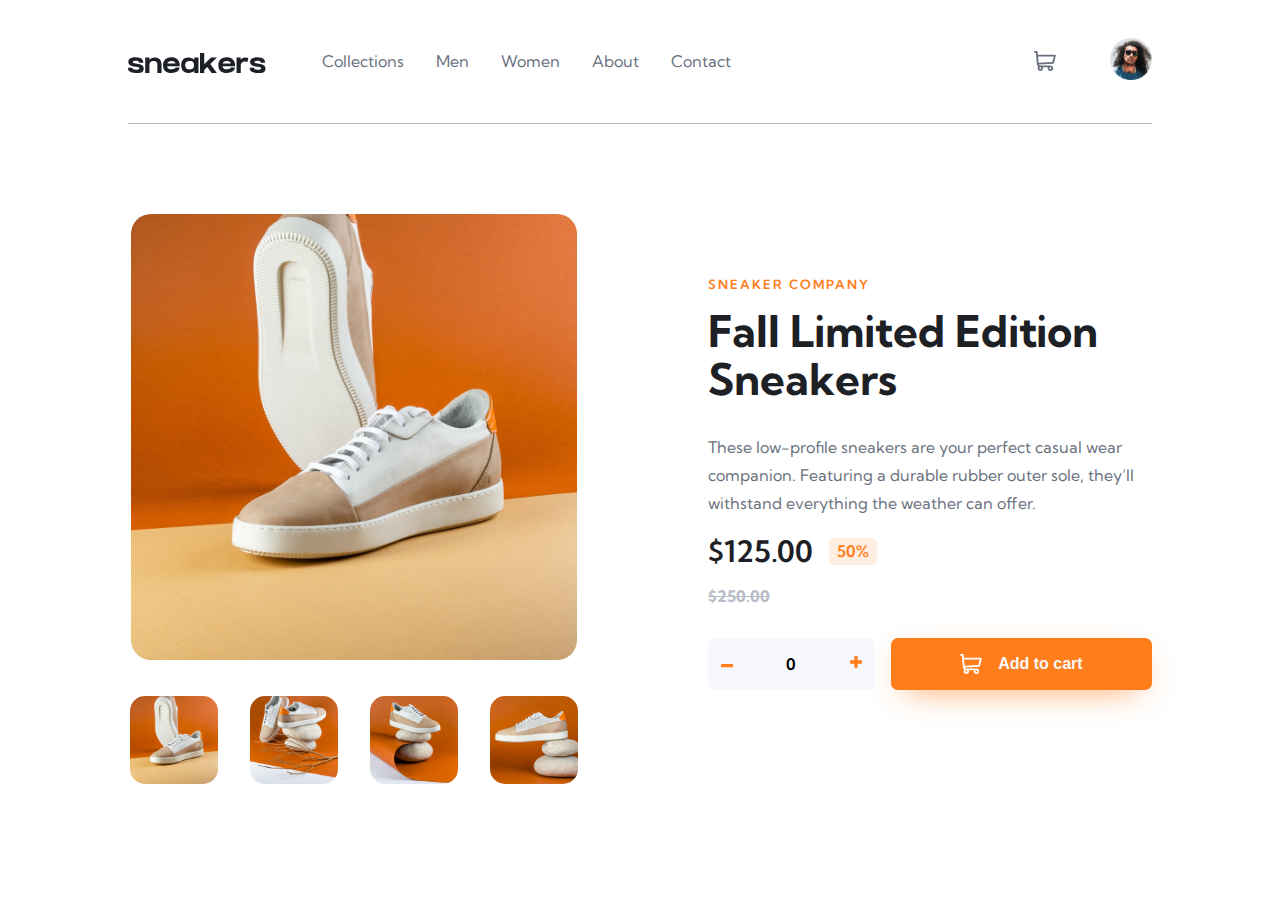
==== eccomerce sneakers/index.html @ 0bb80a09 "Add files via upload" ====
<!DOCTYPE html>
<html lang="en">
  <head>
    <meta charset="UTF-8" />
    <meta name="viewport" content="width=device-width, initial-scale=1.0" />
    <!-- displays site properly based on user's device -->
    <link
      rel="icon"
      type="image/png"
      sizes="32x32"
      href="./images/favicon-32x32.png"
    />
    <title>Frontend Mentor | E-commerce product page</title>
    <link rel="stylesheet" href="style.css" />
  </head>
  <body>
    <header class="body-header">
      <div class="header-left">
        <span class="sidebar-toggle">
          <img src="./images/icon-menu.svg" alt="" />
        </span>
        <h1>
          <img src="./images/logo.svg" alt="logo" />
        </h1>
        <nav>
          <ul>
            <li>
              <a href="#">Collections</a>
            </li>
            <li>
              <a href="#">Men</a>
            </li>
            <li>
              <a href="#">Women</a>
            </li>
            <li>
              <a href="#">About</a>
            </li>
            <li>
              <a href="#">Contact</a>
            </li>
          </ul>
        </nav>
      </div>

      <div class="header-right">
        <button class="cartBtn">
          <svg width="22" height="20" xmlns="http://www.w3.org/2000/svg">
            <path
              d="M20.925 3.641H3.863L3.61.816A.896.896 0 0 0 2.717 0H.897a.896.896 0 1 0 0 1.792h1l1.031 11.483c.073.828.52 1.726 1.291 2.336C2.83 17.385 4.099 20 6.359 20c1.875 0 3.197-1.87 2.554-3.642h4.905c-.642 1.77.677 3.642 2.555 3.642a2.72 2.72 0 0 0 2.717-2.717 2.72 2.72 0 0 0-2.717-2.717H6.365c-.681 0-1.274-.41-1.53-1.009l14.321-.842a.896.896 0 0 0 .817-.677l1.821-7.283a.897.897 0 0 0-.87-1.114ZM6.358 18.208a.926.926 0 0 1 0-1.85.926.926 0 0 1 0 1.85Zm10.015 0a.926.926 0 0 1 0-1.85.926.926 0 0 1 0 1.85Zm2.021-7.243-13.8.81-.57-6.341h15.753l-1.383 5.53Z"
              fill="#69707D"
              fill-rule="nonzero"
            />
          </svg>
          <span class="cart-count"></span>
        </button>
        <div class="avatar">
          <img src="./images/image-avatar.png" alt="profile picture" />
        </div>
      </div>
      <div class="cart-container">
        <header class="cart-header">Cart</header>
        <div class="cart-body">
          <p class="emptyCartTxt">Your cart is empty.</p>
          <div class="cartBox">
            <div class="cartItem">
              <img src="./images/image-product-1-thumbnail.jpg" alt="" />
              <div class="cartItem-content">
                <h3>Fall Limited Edition Sneakers</h3>
                <span class="total-price">$125.00 x 1 </span
                ><span class="total-amount">$125.00</span>
              </div>
              <button class="deleteCartItem">
                <img src="./images/icon-delete.svg" alt="" />
              </button>
            </div>
            <button class="checkoutBtn">Checkout</button>
          </div>
        </div>
      </div>
    </header>
    <main>
      <div class="product-showcase">
        <div class="main-img">
          <img src="" alt="product image" class="showCaseImg" />
          <button class="mainPrevBtn main-img-btn">
            <svg width="13" height="18" xmlns="http://www.w3.org/2000/svg">
              <path
                d="M11 1 3 9l8 8"
                stroke="#1D2026"
                stroke-width="3"
                fill="none"
                fill-rule="evenodd"
              />
            </svg>
          </button>
          <button class="mainNextBtn main-img-btn">
            <svg width="13" height="18" xmlns="http://www.w3.org/2000/svg">
              <path
                d="m2 1 8 8-8 8"
                stroke="#1D2026"
                stroke-width="3"
                fill="none"
                fill-rule="evenodd"
              />
            </svg>
          </button>
        </div>
        <div class="imgBtns">
          <!--imgBtn <img/> elements-->
        </div>
      </div>
      <div class="lightBox-container">
        <div class="lightBox">
          <button class="close-lightBox">
            <svg width="14" height="15" xmlns="http://www.w3.org/2000/svg">
              <path
                d="m11.596.782 2.122 2.122L9.12 7.499l4.597 4.597-2.122 2.122L7 9.62l-4.595 4.597-2.122-2.122L4.878 7.5.282 2.904 2.404.782l4.595 4.596L11.596.782Z"
                fill="#fff"
                fill-rule="evenodd"
              />
            </svg>
          </button>
          <div class="gallery">
            <img src="" alt="product image" class="galleryMainImg" />
          </div>
          <button class="prevBtn">
            <svg width="13" height="18" xmlns="http://www.w3.org/2000/svg">
              <path
                d="M11 1 3 9l8 8"
                stroke="#1D2026"
                stroke-width="3"
                fill="none"
                fill-rule="evenodd"
              />
            </svg>
          </button>
          <button class="nextBtn">
            <svg width="13" height="18" xmlns="http://www.w3.org/2000/svg">
              <path
                d="m2 1 8 8-8 8"
                stroke="#1D2026"
                stroke-width="3"
                fill="none"
                fill-rule="evenodd"
              />
            </svg>
          </button>
          <div class="gallery-control">
            <!--gallery-control btns (<img/> elements) -->
          </div>
        </div>
      </div>

      <article class="product-info">
        <p class="company-name">Sneaker Company</p>
        <h1 class="main-text">Fall Limited Edition Sneakers</h1>
        <p class="description">
          These low-profile sneakers are your perfect casual wear companion.
          Featuring a durable rubber outer sole, they’ll withstand everything
          the weather can offer.
        </p>
        <div class="product-priceBox">
          <p class="price">$125.00 <span class="discount">50%</span></p>
          <p class="old-price">$250.00</p>
        </div>
        <div class="add-cart-container">
          <div class="counter">
            <button class="countMinus">
              <img src="./images/icon-minus.svg" alt="" />
            </button>
            <p class="count">0</p>
            <button class="countPlus">
              <img src="./images/icon-plus.svg" alt="" />
            </button>
          </div>
          <button class="addCartBtn">
            <svg width="22" height="20" xmlns="http://www.w3.org/2000/svg">
              <path
                d="M20.925 3.641H3.863L3.61.816A.896.896 0 0 0 2.717 0H.897a.896.896 0 1 0 0 1.792h1l1.031 11.483c.073.828.52 1.726 1.291 2.336C2.83 17.385 4.099 20 6.359 20c1.875 0 3.197-1.87 2.554-3.642h4.905c-.642 1.77.677 3.642 2.555 3.642a2.72 2.72 0 0 0 2.717-2.717 2.72 2.72 0 0 0-2.717-2.717H6.365c-.681 0-1.274-.41-1.53-1.009l14.321-.842a.896.896 0 0 0 .817-.677l1.821-7.283a.897.897 0 0 0-.87-1.114ZM6.358 18.208a.926.926 0 0 1 0-1.85.926.926 0 0 1 0 1.85Zm10.015 0a.926.926 0 0 1 0-1.85.926.926 0 0 1 0 1.85Zm2.021-7.243-13.8.81-.57-6.341h15.753l-1.383 5.53Z"
                fill="#fff"
                fill-rule="nonzero"
              />
            </svg>
            Add to cart
          </button>
        </div>
      </article>
    </main>
    <article class="sidebar-container">
      <aside class="sidebar">
        <div class="sidebar-header">
          <button class="close-btn">
            <img src="./images/icon-close.svg" alt="" />
          </button>
        </div>
        <!-- links -->
        <ul class="links">
          <li class="main-nav-text">
            <a href="#" class="nav-text">Collections</a>
          </li>
          <li class="main-nav-text">
            <a href="#" class="nav-text">Men</a>
          </li>
          <li class="main-nav-text">
            <a href="#" class="nav-text">Women</a>
          </li>
          <li class="main-nav-text">
            <a href="#" class="nav-text">About</a>
          </li>
          <li class="main-nav-text">
            <a href="#" class="nav-text">Contact</a>
          </li>
        </ul>
      </aside>
    </article>
    <script src="script.js"></script>
  </body>
</html>
---- eccomerce sneakers/style.css ----
@import url('https://fonts.googleapis.com/css2?family=Kumbh+Sans:wght@400;700&display=swap');

:root{
--Orange: hsl(26, 100%, 55%);
--Pale-orange: hsl(25, 100%, 94%);
--Very-vark-blue: hsl(220, 13%, 13%);
--Dark-grayish-blue: hsl(219, 9%, 45%);
--Grayish-blue: hsl(220, 14%, 75%);
--Light-grayish-blue: hsl(223, 64%, 98%);
--White: hsl(0, 0%, 100%);
--Black : hsl(0, 0%, 0%); /*(with 75% opacity for lightbox background)*/
}

body{
    width: 80%;
    margin: 0 auto;
    font-family: 'Kumbh Sans', sans-serif;
}

.body-header{
    display: flex;
    align-items: center;
    justify-content: space-evenly;
    border-bottom: 1px solid var(--Grayish-blue);
    padding: 20px 0;
}
.header-left{
    display: flex;
    align-items: center;
    column-gap: 3.5rem;
}
.body-header ul {
    display: flex;
    justify-content: space-between;
    padding: 0;
    column-gap: 2rem;
}
.sidebar-toggle{
    display: none;
    cursor: pointer;
}
 ul li{
    list-style: none;
}
.body-header a:hover{
    color: var(--Very-vark-blue);
}
.body-header a{
    color: var(--Dark-grayish-blue);
    text-decoration: none;
    position: relative;
}
.body-header a::before{
    content: '';
    position: absolute;
    bottom: -2px;
    top: 340%;
    left: 0;
    width: 100%;
    height: 5px;
    background: var(--Orange);
    transform-origin: center;
    transform: scaleX(0);
    transition: transform 0.4s;
}
a:hover::before{
    transform: scaleX(1);
    transform-origin:center;
}
.header-right{
    display: flex;
    column-gap: 3rem;
    margin-left: auto;
}

.avatar{
    cursor: pointer;
}
.avatar img{
    width: 42px;
    height: 42px;
}
.avatar img:hover{
    border: 2px solid var(--Orange);
    border-radius: 100%;
    width: 38px;
    height: 38px;
}

.cartBtn {
    border: none;
    background: transparent;
    position: relative;
    display: flex;
    align-items: center;
    cursor: pointer;
}

.cart-count{
    position: absolute;
    border: 1px solid;
    top: 0;
    left: 10px;
    background-color: var(--Orange);
    color: var(--White);
    padding: 0px 7px;
    border-radius: 10px;
    display: none;
}
.showCartCount{
    display: block;
}
.cart-container{
    background: #fff;
    border-radius: 7px;
    box-shadow: 0 10px 35px -15px rgba(0,0,0,.541);
    left: 80%;
    max-width: 360px;
    position: absolute;
    top: 15%;
    transform: translateX(-50%);
    width: 95%;
    height: 250px; /*250px*/
    z-index: 5;
    display: none;
}
.cart-container header{
    border-bottom: 1px solid var(--Grayish-blue);
    font-weight: 600;
    padding: 1.5rem;
    text-align: left;
}

.cartBox {
    display: none;
    flex-direction: column;
    justify-content: center;
}
.showCartBox{
    display: flex;
}

.emptyCartTxt{
    color: var(--Grayish-blue);
    font-weight: 600;
    display: none;
    text-align: center;
    margin: 60px 0;
}
.showEmptyCartTxt{
    display: block;
}
.cartItem{
    display: flex;
    align-items: center;
    justify-content: space-between;
    width: 312px;
    margin: 20px auto;
}

.cartItem img{
    border-radius: 7px;
    height: 50px;
    width: 50px;
}
.cartItem-content{
    padding: 0;
    height: inherit;
    overflow: hidden;
    text-overflow: ellipsis;
    white-space: nowrap;
}
.cartItem-content h3{
    font-weight: 300;
    color: rgba(0,0,0,.541);
    font-size: .9rem;
    margin: 4px 0;
}
.cartItem .total-price{
    color: rgba(0,0,0,.541);
    font-size: .9rem;
    margin: 0;
}
 .total-amount{
    color: var(--Very-vark-blue);
    font-weight: 600;
    font-size: .9rem;
    margin: 0;
}
.cartItem .deleteCartItem{
    background: transparent;
    border: none;
    cursor: pointer;
}
.cartItem .deleteCartItem img{
    border-radius: 0;
    height: 1rem;
    width: 12px;
}
.checkoutBtn{
    background: var(--Orange);
    border: none;
    border-radius: 7px;
    color: var(--Light-grayish-blue);
    cursor: pointer;
    font-weight: 600;
    padding: 1rem 0;
    width: calc(100% - 3rem);
    margin: 10px auto;
}
.showCartContainer{
    display: block;
    transition: all .2s linear;
    transform: translateX(10);
}
main{
    margin: 90px 0;
    display: flex;
    justify-content: center;
    align-items: center;
    column-gap: 8rem;
}
.product-showcase{
    display: flex;
    flex-direction: column;
    align-items: center;
}
.main-img img{
    width: 446px;
    border-radius: 20px;
    cursor: pointer;
    height: auto;
}
.main-img img:hover{
    opacity: 0.9;
}
.imgBtns{
    margin-top: 32px;
    width: 452px;
    display: flex;
    justify-content: center;
    column-gap: 2rem;
}
.imgBtns img{
    width: 88px;
    height: 88px;
    border-radius: 15px;
    cursor: pointer;
}
.imgBtns img:hover{
    opacity: .5;
}
.imgbtn:focus{
    border: 1px solid var(--Orange);
}

.product-info{
    max-width: 445px;
}

.product-info .company-name{
    color: var(--Orange);
    font-size: .8rem;
    font-weight: 600;
    letter-spacing: 2px;
    margin: 0;
    padding: 0;
    text-transform: uppercase;
}
.product-info .main-text{
    font-size: 2.725rem;
    color: var(--Very-vark-blue);
    line-height: 1.1;
    margin-top: 1rem;
}
.product-info .description{
    line-height: 1.75;
    color: var(--Dark-grayish-blue);
}
.product-info .price{
    color: var(--Very-vark-blue);
    display: flex;
    align-items: center;
    font-size: 1.85rem;
    font-weight: 600;
    margin: 0;
    padding: 0;
}
.discount{
    background: var(--Pale-orange);
    border-radius: 5px;
    color: var(--Orange);
    font-size: 1rem;
    margin-left: 1rem;
    padding: 0.2em 0.5em;
}
.old-price{
    color: var(--Grayish-blue);
    font-weight: 700;
    text-decoration: line-through;
}

.add-cart-container{
    display: flex;
    column-gap: 1rem;
    margin: 32px 0;
}
.counter{
    display: flex;
    align-items: center;
    justify-content: space-between;
    width: 156px;
    background: var(--Light-grayish-blue);
    border-radius: 7px;
    font-weight: 600;
    padding: 0 7px;
}
.counter button{
    background-color: transparent;
    border: none;
    cursor: pointer;
}

.addCartBtn{ 
    display: flex;
    justify-content: center;
    align-items: center;
    background: var(--Orange);
    border: none;
    border-radius: 7px;
    box-shadow: 0 10px 35px -15px var(--Orange);
    color: var(--Light-grayish-blue);
    cursor: pointer;
    font-size: 1rem;
    font-weight: 700;
    width: 60%;
    column-gap: 1rem;
}
.checkoutBtn:hover,
.addCartBtn:hover,
.countPlus:hover,
.countMinus:hover{
    opacity: .6;
}
.lightBox-container{
    display: none;
    background: rgba(0,0,0,.8);
    align-items: center;
    justify-content: center;
    min-height: 100vh;
    position: fixed;
    z-index: 200;
    top: 0;
    left: 0;
    right: 0;
    bottom: 0;
}
.lightBox{
    display: flex;
    flex-direction: column;
    align-items: center;
    justify-content: center;
    margin: 40px 0;
}
.showLightBoxContainer{
    display: flex;
}
.close-lightBox{
    border: none;
    background: transparent;
    cursor: pointer;
    display: block;
    margin-left: auto;
    margin-top: 10px;
    margin-bottom: 10px;
}

.gallery-control{
    margin-top: 32px;
    width: 452px;
    display: flex;
    justify-content: center;
    column-gap: 2rem;
}
.gallery-control img{
    width: 88px;
    height: 88px;
    border-radius: 15px;
    cursor: pointer;
}
.gallery img{
    width: 446px;
    border-radius: 15px;
    height: auto;
}
.prevBtn{
    top: 40%;
    left: 32%;
    position: absolute;
    cursor: pointer;
}
.nextBtn{
    top: 40%;
    right: 32%;
    position: absolute;
    cursor: pointer;
}
.prevBtn, .nextBtn, .mainNextBtn, .mainPrevBtn{
    background: white;
    border: none;
    color: var(--White);
    width: 48px;
    height: 48px;
    border-radius: 50%;
    display: flex;
    align-items: center;
    justify-content: center;
}
.sidebar-container{
    display: none;
}
.main-img-btn{
    display: none;
}
@media screen and (max-width: 1000px) {
    body{
        width: 90%;
    }
    .prevBtn, .mainPrevBtn{
        top: 40%;
        left: 25%;
        position: absolute;
        cursor: pointer;
    }
    .nextBtn, .mainNextBtn{
        top: 40%;
        right: 25%;
        position: absolute;
        cursor: pointer;
    }
    .main-img-btn{
        display: none;
    }
}

@media  screen and (max-width: 768px) {
    .body-header ul {
        display: none;
        justify-content: space-between;
        padding: 0;
        column-gap: 2rem;
    }
    main{
        margin: 50px 0;
        display: flex;
        flex-direction: column;
        justify-content: center;
        align-items: center;
        row-gap: 4rem;
    }
    .cart-container{
        left: 50%;
    }
    .showCartContainer{
        display: block;
    }
    .lightBox{
        display: flex;
        flex-direction: column;
        align-items: center;
        justify-content: center;
        margin: 40px 0;
    }
    .gallery-control img{
        width: 78px;
        height: 78px;
        border-radius: 15px;
        cursor: pointer;
    }
    .gallery img{
        width: 380px;
    }
    .prevBtn{
        left: 12%;
    }
    .nextBtn{
        right: 12%;
    }
    .header-left{
        display: flex;
        align-items: center;
        justify-content: space-around;
        column-gap: 1rem;
    }
    .header-left h1{
        display: flex;
        align-items: center;
    }
    .sidebar-toggle{
        display: flex;
        align-items: center;
    }
    .sidebar-container{
        background: rgba(0,0,0,.8);
        align-items: center;
        justify-content: center;
        min-height: 100vh;
        position: fixed;
        z-index: 200;
        top: 0;
        left: 0;
        right: 0;
        bottom: 0;
        transform: translateX(-100%);
    }
    .sidebar{
        position: fixed;
        top: 0;
        left: 0;
        width: 40%;
        height: 100%;
        display: grid;
        grid-template-rows: auto 1fr auto;
        row-gap: 1rem;
        background-color: var(--White);
        padding: 5px;
        transition: all .2s ease-in-out;
     }
     .show-sidebar{
        transform: translate(0);
        transform-origin: center;
        display: block;
     }
    .sidebar-header{
        display: flex;
        justify-content: flex-start;
        align-items: center;
        margin: 10px 10px 0px 10px;
    }
    
     .close-btn{
        font-size: 1.3rem;
        background-color: transparent;
        border: none;
        transition: all 0.3s linear;
        cursor: pointer;
        color: white;
     }
     .sidebar ul{
        padding: 0;
        display: flex;
        flex-direction: column;
        row-gap: 1.3rem;
     }
     .sidebar ul li{
        margin: 0 10px;
     }
    .sidebar a{
        color: var(--Very-vark-blue);
        text-decoration: none;
        font-weight: bold;
    }
    .main-img-btn{
        display: none;
    }
}

@media  screen and (max-width: 550px) {
    body{
        padding: 0;
        margin: 0;
        width: 100%;
        overflow-x: hidden;
    }
    .body-header{
        border: none;
        padding: 10px 20px;
    }
    main{
        display: flex;
        align-items: center;
        margin: 0 0 0 0;
        width: 100%;
        row-gap: 0;
    }
    .main-img{
        margin: 0;
        width: 100vw;
        position: relative;
        display: flex;
        justify-content: center;
    }
    .main-img img{
        border-radius: 0;
        cursor: pointer;
        height: 70vw;
        object-fit: cover;
        margin: 0;
    }
    .header-right {
        display: flex;
        column-gap: 1rem;
        margin-left: auto;
    }
    .avatar img {
        width: 32px;
        height: 32px;
    }    
    .imgBtns{
        display: none;
    }
    .product-info{
       margin: 20px;
    }
    .product-priceBox{
        display: flex;
        justify-content: space-between;
    }
    .add-cart-container{
        display: flex;
        flex-direction: column;
        align-items: center;
        row-gap: 1rem;
    }
    .lightBox-container{
        display: none;
    }
    .showLightBoxContainer{
        display: none;
    }
    .counter{
        min-width: 57%;
        width: 88%;
    }
    .addCartBtn{
        border: 1px solid;
        width: 94%;
        min-width: 60%;
        padding: 15px 7px;
    }
    .main-img-btn{
        display: block;
    }
    .product-info .main-text {
        font-size: 1.725rem;
        color: var(--Very-vark-blue);
        line-height: 1.1;
        margin-top: 1rem;
    }
    .product-info .description {
        line-height: 1.75;
        color: var(--Dark-grayish-blue);
        font-size: unset;
    }
    .sidebar{
        width: 50%;
    }
    .cart-container{
        top: 10%;
    }
    .mainPrevBtn{
        left: 4%;
        width: 38px;
        height: 38px;
    }
    .mainNextBtn{
        right: 4%;
        width: 38px;
        height: 38px;
    }
}
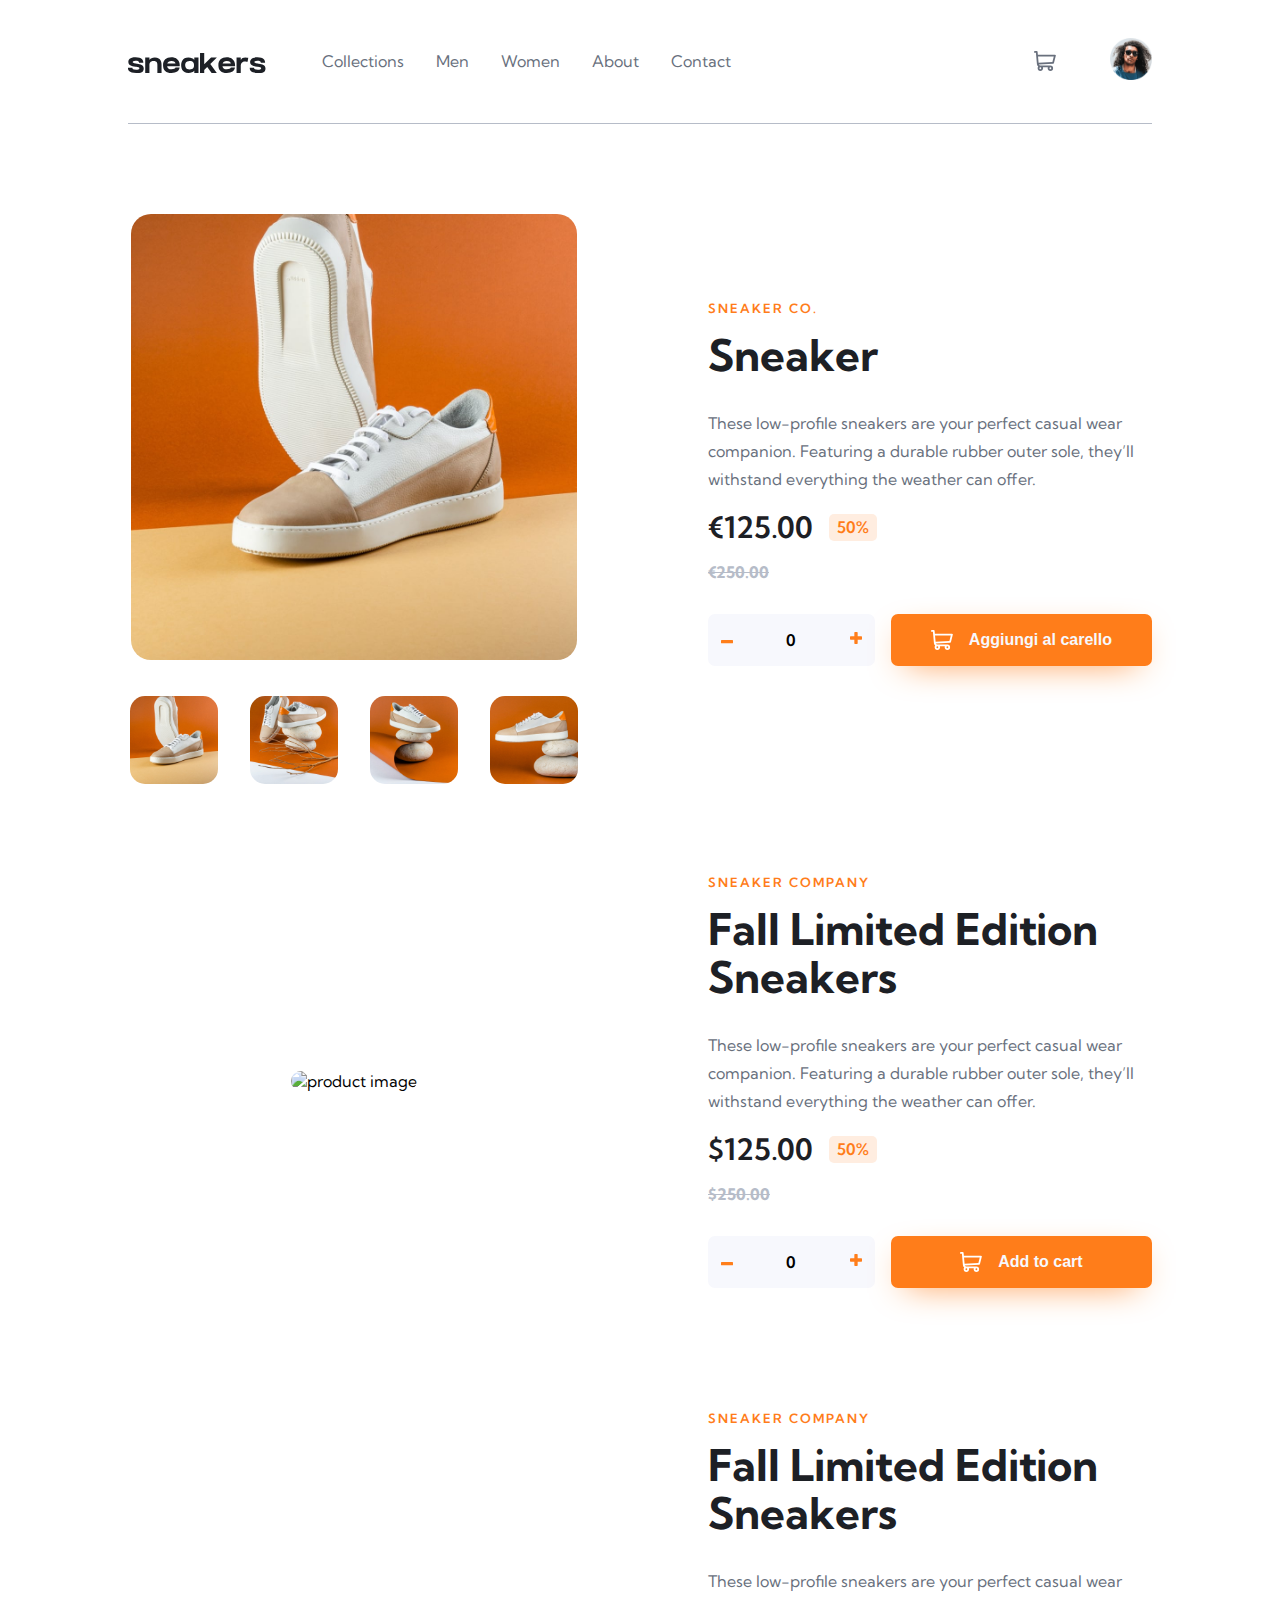
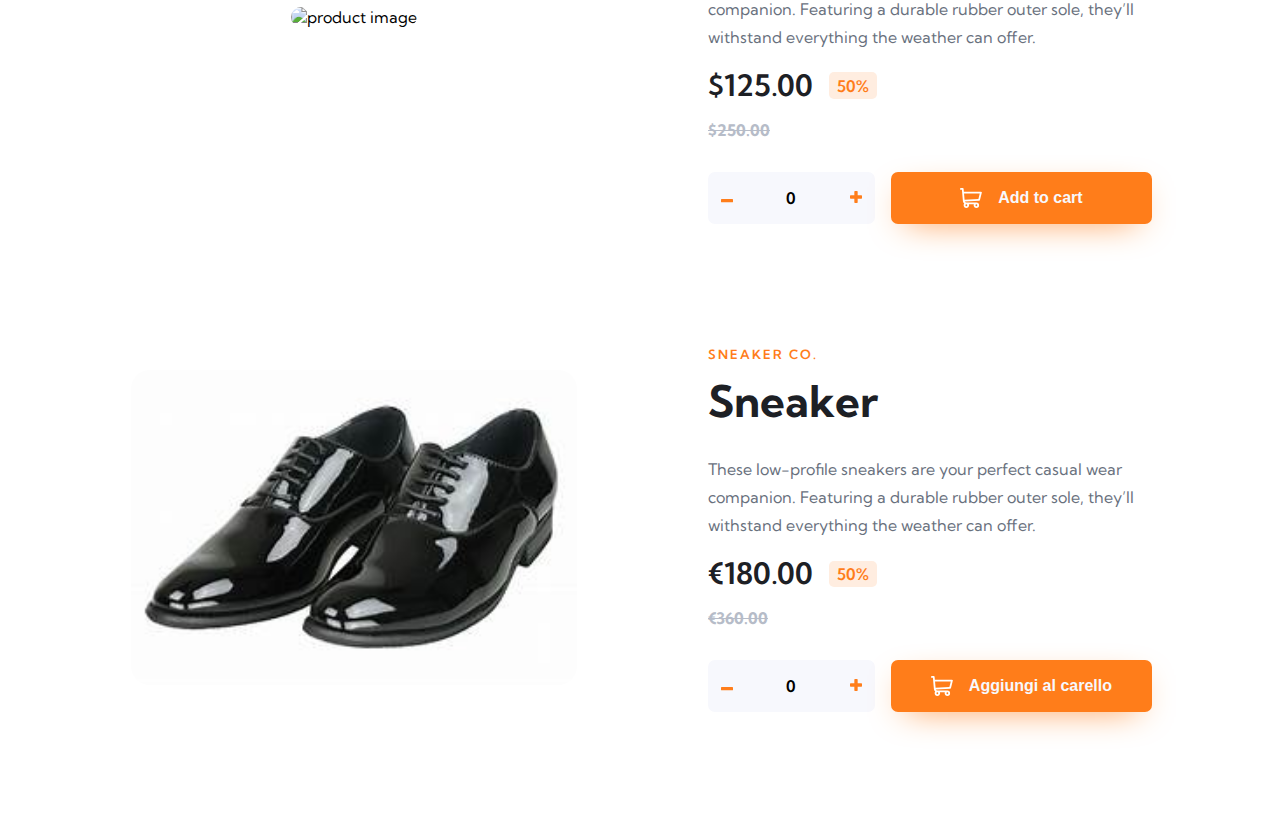
==== commit 8c861671: "Add files via upload" ====
--- a/eccomerce sneakers/index.html
+++ b/eccomerce sneakers/index.html
@@ -10,7 +10,7 @@
       sizes="32x32"
       href="./images/favicon-32x32.png"
     />
-    <title>Frontend Mentor | E-commerce product page</title>
+    <title>Commercio scarpe gruppo 5</title>
     <link rel="stylesheet" href="style.css" />
   </head>
   <body>
@@ -66,9 +66,9 @@
             <div class="cartItem">
               <img src="./images/image-product-1-thumbnail.jpg" alt="" />
               <div class="cartItem-content">
-                <h3>Fall Limited Edition Sneakers</h3>
-                <span class="total-price">$125.00 x 1 </span
-                ><span class="total-amount">$125.00</span>
+                <h3>Sneaker</h3>
+                <span class="total-price">€125.00 x 1 </span
+                ><span class="total-amount">€125.00</span>
               </div>
               <button class="deleteCartItem">
                 <img src="./images/icon-delete.svg" alt="" />
@@ -83,6 +83,147 @@
       <div class="product-showcase">
         <div class="main-img">
           <img src="" alt="product image" class="showCaseImg" />
+          <button class="mainPrevBtn main-img-btn">
+            <svg width="13" height="18" xmlns="http://www.w3.org/2000/svg">
+              <path
+                d="M11 1 3 9l8 8"
+                stroke="#1D2026"
+                stroke-width="3"
+                fill="none"
+                fill-rule="evenodd"
+              />
+            </svg>
+          </button>
+          <button class="mainNextBtn main-img-btn">
+            <svg width="13" height="18" xmlns="http://www.w3.org/2000/svg">
+              <path
+                d="m2 1 8 8-8 8"
+                stroke="#1D2026"
+                stroke-width="3"
+                fill="none"
+                fill-rule="evenodd"
+              />
+            </svg>
+          </button>
+        </div>
+        <div class="imgBtns">
+          <!--imgBtn <img/> elements-->
+        </div>
+      </div>
+      <div class="lightBox-container">
+        <div class="lightBox">
+          <button class="close-lightBox">
+            <svg width="14" height="15" xmlns="http://www.w3.org/2000/svg">
+              <path
+                d="m11.596.782 2.122 2.122L9.12 7.499l4.597 4.597-2.122 2.122L7 9.62l-4.595 4.597-2.122-2.122L4.878 7.5.282 2.904 2.404.782l4.595 4.596L11.596.782Z"
+                fill="#fff"
+                fill-rule="evenodd"
+              />
+            </svg>
+          </button>
+          <div class="gallery">
+            <img src="" alt="product image" class="galleryMainImg" />
+          </div>
+          <button class="prevBtn">
+            <svg width="13" height="18" xmlns="http://www.w3.org/2000/svg">
+              <path
+                d="M11 1 3 9l8 8"
+                stroke="#1D2026"
+                stroke-width="3"
+                fill="none"
+                fill-rule="evenodd"
+              />
+            </svg>
+          </button>
+          <button class="nextBtn">
+            <svg width="13" height="18" xmlns="http://www.w3.org/2000/svg">
+              <path
+                d="m2 1 8 8-8 8"
+                stroke="#1D2026"
+                stroke-width="3"
+                fill="none"
+                fill-rule="evenodd"
+              />
+            </svg>
+          </button>
+          <div class="gallery-control">
+            <!--gallery-control btns (<img/> elements) -->
+          </div>
+        </div>
+      </div>
+
+      <article class="product-info">
+        <p class="company-name">Sneaker Co.</p>
+        <h1 class="main-text">Sneaker</h1>
+        <p class="description">
+          These low-profile sneakers are your perfect casual wear companion.
+          Featuring a durable rubber outer sole, they’ll withstand everything
+          the weather can offer.
+        </p>
+        <div class="product-priceBox">
+          <p class="price">€125.00 <span class="discount">50%</span></p>
+          <p class="old-price">€250.00</p>
+        </div>
+        <div class="add-cart-container">
+          <div class="counter">
+            <button class="countMinus">
+              <img src="./images/icon-minus.svg" alt="" />
+            </button>
+            <p class="count">0</p>
+            <button class="countPlus">
+              <img src="./images/icon-plus.svg" alt="" />
+            </button>
+          </div>
+          <button class="addCartBtn">
+            <svg width="22" height="20" xmlns="http://www.w3.org/2000/svg">
+              <path
+                d="M20.925 3.641H3.863L3.61.816A.896.896 0 0 0 2.717 0H.897a.896.896 0 1 0 0 1.792h1l1.031 11.483c.073.828.52 1.726 1.291 2.336C2.83 17.385 4.099 20 6.359 20c1.875 0 3.197-1.87 2.554-3.642h4.905c-.642 1.77.677 3.642 2.555 3.642a2.72 2.72 0 0 0 2.717-2.717 2.72 2.72 0 0 0-2.717-2.717H6.365c-.681 0-1.274-.41-1.53-1.009l14.321-.842a.896.896 0 0 0 .817-.677l1.821-7.283a.897.897 0 0 0-.87-1.114ZM6.358 18.208a.926.926 0 0 1 0-1.85.926.926 0 0 1 0 1.85Zm10.015 0a.926.926 0 0 1 0-1.85.926.926 0 0 1 0 1.85Zm2.021-7.243-13.8.81-.57-6.341h15.753l-1.383 5.53Z"
+                fill="#fff"
+                fill-rule="nonzero"
+              />
+            </svg>
+            Aggiungi al carello
+          </button>
+        </div>
+      </article>
+    </main>
+    <article class="sidebar-container">
+      <aside class="sidebar">
+        <div class="sidebar-header">
+          <button class="close-btn">
+            <img src="./images/icon-close.svg" alt="" />
+          </button>
+        </div>
+        <!-- links -->
+        <ul class="links">
+          <li class="main-nav-text">
+            <a href="#" class="nav-text">Collezioni</a>
+          </li>
+          <li class="main-nav-text">
+            <a href="#" class="nav-text">Uomo</a>
+          </li>
+          <li class="main-nav-text">
+            <a href="#" class="nav-text">Donna</a>
+          </li>
+          <li class="main-nav-text">
+            <a href="#" class="nav-text">A riguardo</a>
+          </li>
+          <li class="main-nav-text">
+            <a href="#" class="nav-text">Contatti</a>
+          </li>
+        </ul>
+      </aside>
+    </article>
+    <script src="script.js"></script>
+
+    <main>
+      <div class="product-showcase">
+        <div class="main-img">
+          <img
+            src="/images/immagine2.jpg"
+            alt="product image"
+            class="showCaseImg"
+          />
           <button class="mainPrevBtn main-img-btn">
             <svg width="13" height="18" xmlns="http://www.w3.org/2000/svg">
               <path
@@ -215,5 +356,287 @@
       </aside>
     </article>
     <script src="script.js"></script>
+
+    <main>
+      <div class="product-showcase">
+        <div class="main-img">
+          <img
+            src="/images/immagine1.jpg"
+            alt="product image"
+            class="showCaseImg"
+          />
+          <button class="mainPrevBtn main-img-btn">
+            <svg width="13" height="18" xmlns="http://www.w3.org/2000/svg">
+              <path
+                d="M11 1 3 9l8 8"
+                stroke="#1D2026"
+                stroke-width="3"
+                fill="none"
+                fill-rule="evenodd"
+              />
+            </svg>
+          </button>
+          <button class="mainNextBtn main-img-btn">
+            <svg width="13" height="18" xmlns="http://www.w3.org/2000/svg">
+              <path
+                d="m2 1 8 8-8 8"
+                stroke="#1D2026"
+                stroke-width="3"
+                fill="none"
+                fill-rule="evenodd"
+              />
+            </svg>
+          </button>
+        </div>
+        <div class="imgBtns">
+          <!--imgBtn <img/> elements-->
+        </div>
+      </div>
+      <div class="lightBox-container">
+        <div class="lightBox">
+          <button class="close-lightBox">
+            <svg width="14" height="15" xmlns="http://www.w3.org/2000/svg">
+              <path
+                d="m11.596.782 2.122 2.122L9.12 7.499l4.597 4.597-2.122 2.122L7 9.62l-4.595 4.597-2.122-2.122L4.878 7.5.282 2.904 2.404.782l4.595 4.596L11.596.782Z"
+                fill="#fff"
+                fill-rule="evenodd"
+              />
+            </svg>
+          </button>
+          <div class="gallery">
+            <img src="" alt="product image" class="galleryMainImg" />
+          </div>
+          <button class="prevBtn">
+            <svg width="13" height="18" xmlns="http://www.w3.org/2000/svg">
+              <path
+                d="M11 1 3 9l8 8"
+                stroke="#1D2026"
+                stroke-width="3"
+                fill="none"
+                fill-rule="evenodd"
+              />
+            </svg>
+          </button>
+          <button class="nextBtn">
+            <svg width="13" height="18" xmlns="http://www.w3.org/2000/svg">
+              <path
+                d="m2 1 8 8-8 8"
+                stroke="#1D2026"
+                stroke-width="3"
+                fill="none"
+                fill-rule="evenodd"
+              />
+            </svg>
+          </button>
+          <div class="gallery-control">
+            <!--gallery-control btns (<img/> elements) -->
+          </div>
+        </div>
+      </div>
+
+      <article class="product-info">
+        <p class="company-name">Sneaker Company</p>
+        <h1 class="main-text">Fall Limited Edition Sneakers</h1>
+        <p class="description">
+          These low-profile sneakers are your perfect casual wear companion.
+          Featuring a durable rubber outer sole, they’ll withstand everything
+          the weather can offer.
+        </p>
+        <div class="product-priceBox">
+          <p class="price">$125.00 <span class="discount">50%</span></p>
+          <p class="old-price">$250.00</p>
+        </div>
+        <div class="add-cart-container">
+          <div class="counter">
+            <button class="countMinus">
+              <img src="./images/icon-minus.svg" alt="" />
+            </button>
+            <p class="count">0</p>
+            <button class="countPlus">
+              <img src="./images/icon-plus.svg" alt="" />
+            </button>
+          </div>
+          <button class="addCartBtn">
+            <svg width="22" height="20" xmlns="http://www.w3.org/2000/svg">
+              <path
+                d="M20.925 3.641H3.863L3.61.816A.896.896 0 0 0 2.717 0H.897a.896.896 0 1 0 0 1.792h1l1.031 11.483c.073.828.52 1.726 1.291 2.336C2.83 17.385 4.099 20 6.359 20c1.875 0 3.197-1.87 2.554-3.642h4.905c-.642 1.77.677 3.642 2.555 3.642a2.72 2.72 0 0 0 2.717-2.717 2.72 2.72 0 0 0-2.717-2.717H6.365c-.681 0-1.274-.41-1.53-1.009l14.321-.842a.896.896 0 0 0 .817-.677l1.821-7.283a.897.897 0 0 0-.87-1.114ZM6.358 18.208a.926.926 0 0 1 0-1.85.926.926 0 0 1 0 1.85Zm10.015 0a.926.926 0 0 1 0-1.85.926.926 0 0 1 0 1.85Zm2.021-7.243-13.8.81-.57-6.341h15.753l-1.383 5.53Z"
+                fill="#fff"
+                fill-rule="nonzero"
+              />
+            </svg>
+            Add to cart
+          </button>
+        </div>
+      </article>
+    </main>
+    <article class="sidebar-container">
+      <aside class="sidebar">
+        <div class="sidebar-header">
+          <button class="close-btn">
+            <img src="./images/icon-close.svg" alt="" />
+          </button>
+        </div>
+        <!-- links -->
+        <ul class="links">
+          <li class="main-nav-text">
+            <a href="#" class="nav-text">Collections</a>
+          </li>
+          <li class="main-nav-text">
+            <a href="#" class="nav-text">Men</a>
+          </li>
+          <li class="main-nav-text">
+            <a href="#" class="nav-text">Women</a>
+          </li>
+          <li class="main-nav-text">
+            <a href="#" class="nav-text">About</a>
+          </li>
+          <li class="main-nav-text">
+            <a href="#" class="nav-text">Contact</a>
+          </li>
+        </ul>
+      </aside>
+    </article>
+    <script src="script.js"></script>
+
+    <main>
+      <div class="product-showcase">
+        <div class="main-img">
+          <img
+            src="images/immagine3.jpg"
+            alt="product image"
+            class="showCaseImg"
+          />
+          <button class="mainPrevBtn main-img-btn">
+            <svg width="13" height="18" xmlns="http://www.w3.org/2000/svg">
+              <path
+                d="M11 1 3 9l8 8"
+                stroke="#1D2026"
+                stroke-width="3"
+                fill="none"
+                fill-rule="evenodd"
+              />
+            </svg>
+          </button>
+          <button class="mainNextBtn main-img-btn">
+            <svg width="13" height="18" xmlns="http://www.w3.org/2000/svg">
+              <path
+                d="m2 1 8 8-8 8"
+                stroke="#1D2026"
+                stroke-width="3"
+                fill="none"
+                fill-rule="evenodd"
+              />
+            </svg>
+          </button>
+        </div>
+        <div class="imgBtns">
+          <!--imgBtn <img/> elements-->
+        </div>
+      </div>
+      <div class="lightBox-container">
+        <div class="lightBox">
+          <button class="close-lightBox">
+            <svg width="14" height="15" xmlns="http://www.w3.org/2000/svg">
+              <path
+                d="m11.596.782 2.122 2.122L9.12 7.499l4.597 4.597-2.122 2.122L7 9.62l-4.595 4.597-2.122-2.122L4.878 7.5.282 2.904 2.404.782l4.595 4.596L11.596.782Z"
+                fill="#fff"
+                fill-rule="evenodd"
+              />
+            </svg>
+          </button>
+          <div class="gallery">
+            <img src="" alt="product image" class="galleryMainImg" />
+          </div>
+          <button class="prevBtn">
+            <svg width="13" height="18" xmlns="http://www.w3.org/2000/svg">
+              <path
+                d="M11 1 3 9l8 8"
+                stroke="#1D2026"
+                stroke-width="3"
+                fill="none"
+                fill-rule="evenodd"
+              />
+            </svg>
+          </button>
+          <button class="nextBtn">
+            <svg width="13" height="18" xmlns="http://www.w3.org/2000/svg">
+              <path
+                d="m2 1 8 8-8 8"
+                stroke="#1D2026"
+                stroke-width="3"
+                fill="none"
+                fill-rule="evenodd"
+              />
+            </svg>
+          </button>
+          <div class="gallery-control">
+            <!--gallery-control btns (<img/> elements) -->
+          </div>
+        </div>
+      </div>
+
+      <article class="product-info">
+        <p class="company-name">Sneaker Co.</p>
+        <h1 class="main-text">Sneaker</h1>
+        <p class="description">
+          These low-profile sneakers are your perfect casual wear companion.
+          Featuring a durable rubber outer sole, they’ll withstand everything
+          the weather can offer.
+        </p>
+        <div class="product-priceBox">
+          <p class="price">€180.00 <span class="discount">50%</span></p>
+          <p class="old-price">€360.00</p>
+        </div>
+        <div class="add-cart-container">
+          <div class="counter">
+            <button class="countMinus">
+              <img src="./images/icon-minus.svg" alt="" />
+            </button>
+            <p class="count">0</p>
+            <button class="countPlus">
+              <img src="./images/icon-plus.svg" alt="" />
+            </button>
+          </div>
+          <button class="addCartBtn">
+            <svg width="22" height="20" xmlns="http://www.w3.org/2000/svg">
+              <path
+                d="M20.925 3.641H3.863L3.61.816A.896.896 0 0 0 2.717 0H.897a.896.896 0 1 0 0 1.792h1l1.031 11.483c.073.828.52 1.726 1.291 2.336C2.83 17.385 4.099 20 6.359 20c1.875 0 3.197-1.87 2.554-3.642h4.905c-.642 1.77.677 3.642 2.555 3.642a2.72 2.72 0 0 0 2.717-2.717 2.72 2.72 0 0 0-2.717-2.717H6.365c-.681 0-1.274-.41-1.53-1.009l14.321-.842a.896.896 0 0 0 .817-.677l1.821-7.283a.897.897 0 0 0-.87-1.114ZM6.358 18.208a.926.926 0 0 1 0-1.85.926.926 0 0 1 0 1.85Zm10.015 0a.926.926 0 0 1 0-1.85.926.926 0 0 1 0 1.85Zm2.021-7.243-13.8.81-.57-6.341h15.753l-1.383 5.53Z"
+                fill="#fff"
+                fill-rule="nonzero"
+              />
+            </svg>
+            Aggiungi al carello
+          </button>
+        </div>
+      </article>
+    </main>
+    <article class="sidebar-container">
+      <aside class="sidebar">
+        <div class="sidebar-header">
+          <button class="close-btn">
+            <img src="./images/icon-close.svg" alt="" />
+          </button>
+        </div>
+        <!-- links -->
+        <ul class="links">
+          <li class="main-nav-text">
+            <a href="#" class="nav-text">Collezioni</a>
+          </li>
+          <li class="main-nav-text">
+            <a href="#" class="nav-text">Uomo</a>
+          </li>
+          <li class="main-nav-text">
+            <a href="#" class="nav-text">Donna</a>
+          </li>
+          <li class="main-nav-text">
+            <a href="#" class="nav-text">A riguardo</a>
+          </li>
+          <li class="main-nav-text">
+            <a href="#" class="nav-text">Contatti</a>
+          </li>
+        </ul>
+      </aside>
+    </article>
+    <script src="script.js"></script>
   </body>
 </html>
--- a/eccomerce sneakers/style.css
+++ b/eccomerce sneakers/style.css
@@ -668,4 +668,5 @@
         width: 38px;
         height: 38px;
     }
+    
 }